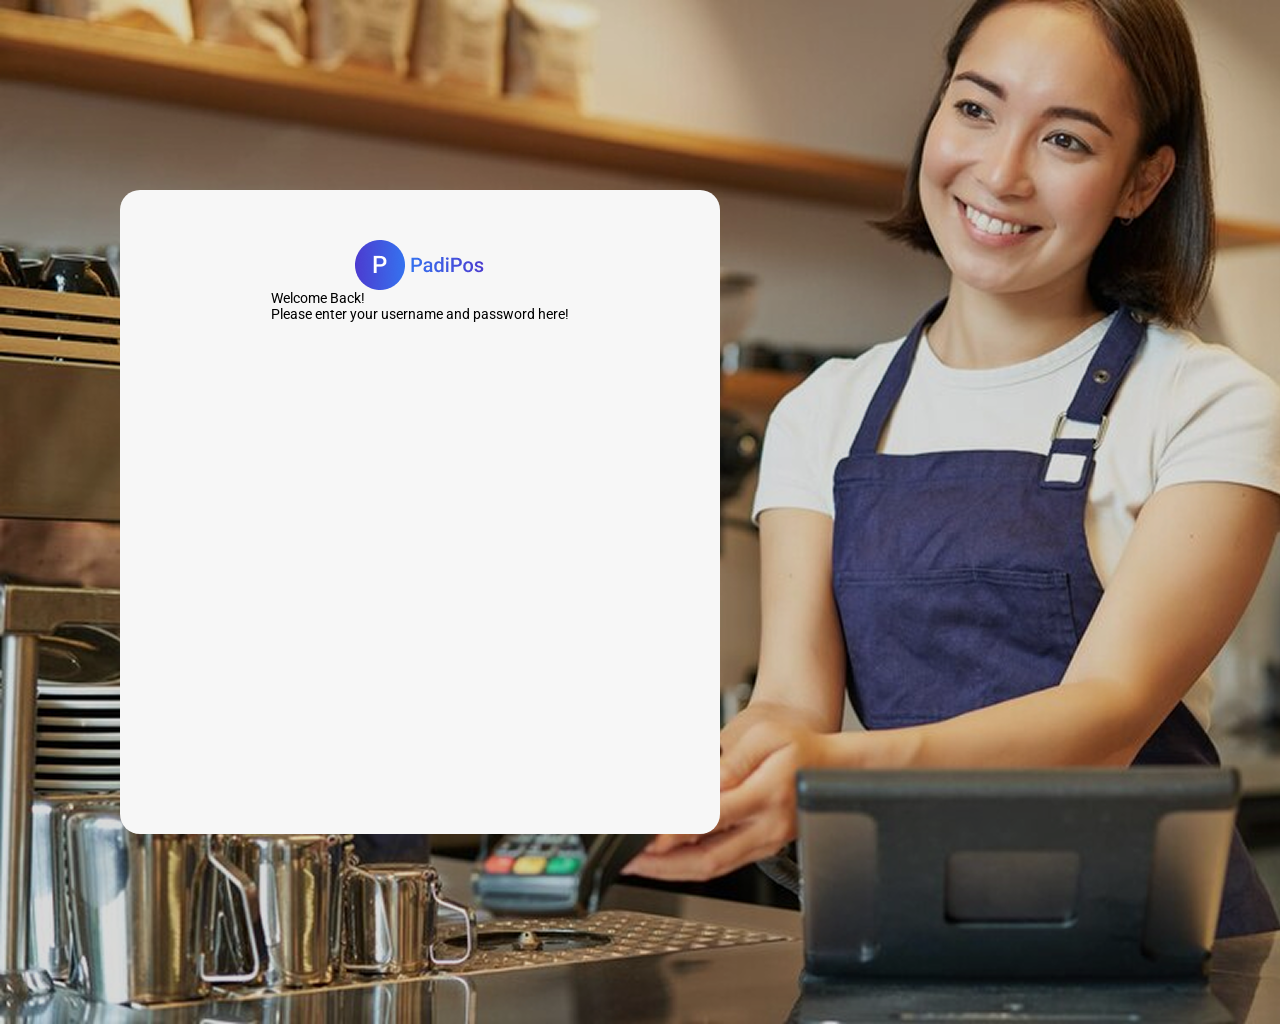
==== login.html @ d1586a44 "Add CSS File Login Page and Add Login Logo" ====
<!doctype html>
<html lang="en">
  <head>
    <meta charset="UTF-8" />
    <meta name="viewport" content="width=device-width, initial-scale=1.0" />
    <title>Login</title>
    <link rel="stylesheet" href="login.css" />

    <!-- Google Font -->
    <style>
      @import url("https://fonts.googleapis.com/css2?family=Roboto:ital,wght@0,100..900;1,100..900&display=swap");
    </style>
  </head>

  <body>
    <main>
      <div class="container">
        <div class="login-container">
          <div class="login-content">
            <div class="login-logo">
              <img src="assets/login-logo.png" alt="Login Logo" />
            </div>
            <div class="login-title">
              <h1>Welcome Back!</h1>
              <h2>Please enter your username and password here!</h2>
            </div>
            <div class="login-username"></div>
            <div class="login-password"></div>
          </div>
        </div>
      </div>
    </main>
  </body>
</html>
---- login.css ----
* {
    margin: 0;
    padding: 0;
    font-weight: 400;
    font-size: 14px;
}

html body{
    font-family: "Roboto", sans-serif;
    margin: 0;
    padding: 0;
    overflow-x: hidden;
}

html body .container{
    width: 100%;
    height: 1024px;
    margin: 0 auto;
    background-image: url(assets/login_background.png);
    background-size: cover;
    /* background-position: center; */
    background-repeat: no-repeat;
}

body .container .login-container{
    width: 600px;
    height: 644px;
    background-color: #F7F7F7;
    position: absolute;
    top: 190px;
    left: 120px;
    border-radius: 20px;
    border-style: none;
    border: 4px
}

.container .login-container .login-content{
    display: flex;
    justify-content: center;
    align-items: center;
    flex-direction: column;
    margin-top: 50px;
    margin-left: 110px;
    margin-right: 110px;
    margin-bottom: 100px;
}

.login-container .login-content .login-logo{
    width: 130px;
    height: 50px;
}
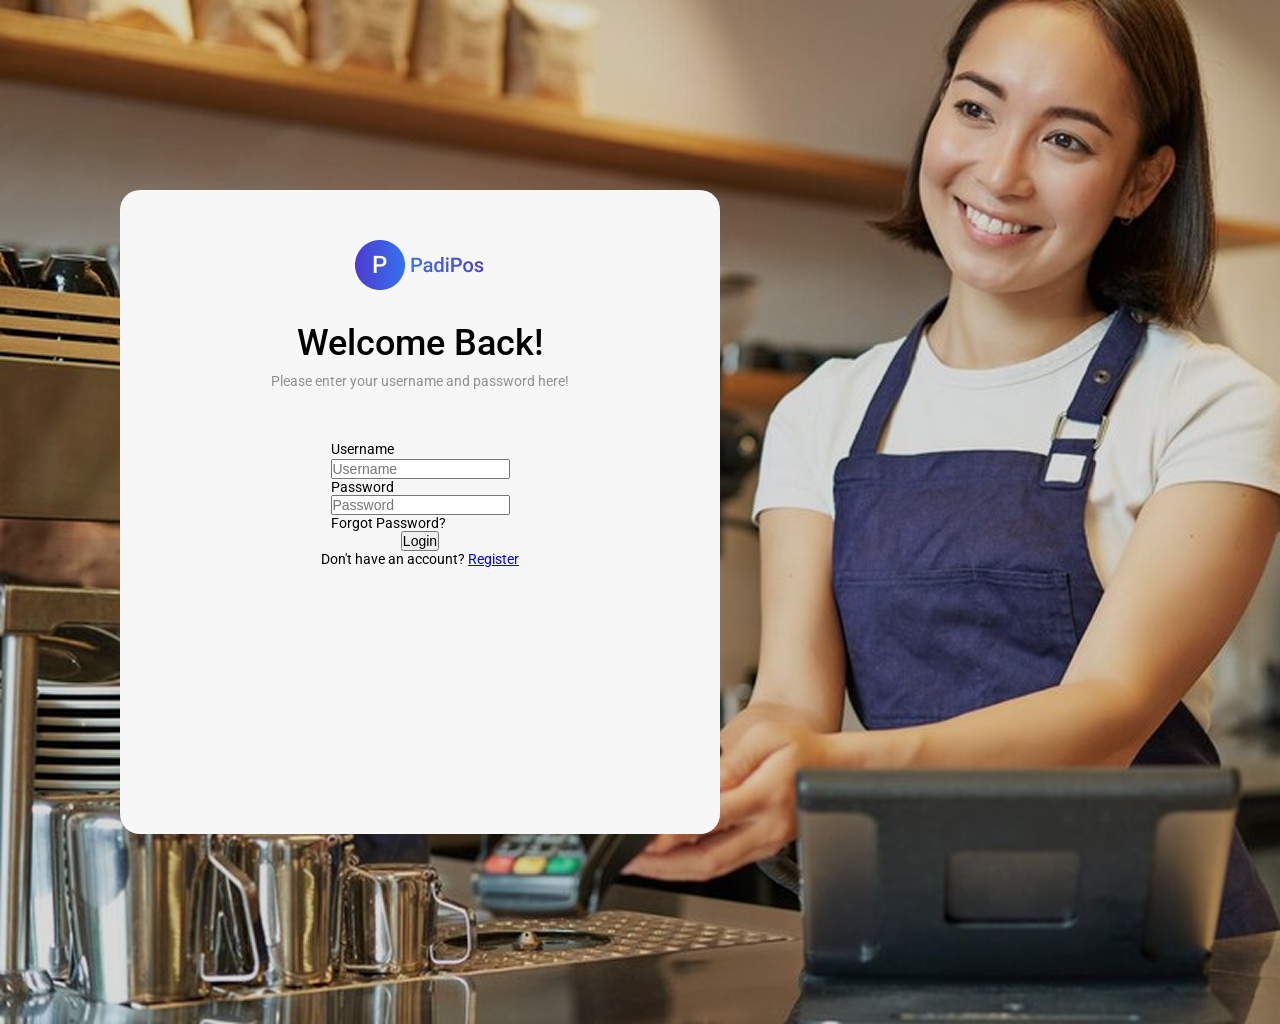
==== commit 8af1c710: "Add Login Form" ====
--- a/login.html
+++ b/login.html
@@ -17,15 +17,46 @@
       <div class="container">
         <div class="login-container">
           <div class="login-content">
+            <!-- Logo -->
             <div class="login-logo">
               <img src="assets/login-logo.png" alt="Login Logo" />
             </div>
+            <!-- Title -->
             <div class="login-title">
               <h1>Welcome Back!</h1>
               <h2>Please enter your username and password here!</h2>
             </div>
-            <div class="login-username"></div>
-            <div class="login-password"></div>
+            <!-- Form -->
+            <div class="login-form">
+              <div class="form-username">
+                <h1>Username</h1>
+                <input
+                  type="text"
+                  name="username"
+                  id="username"
+                  placeholder="Username"
+                />
+              </div>
+              <div class="form-password">
+                <h1>Password</h1>
+                <input
+                  type="text"
+                  name="password"
+                  id="password"
+                  placeholder="Password"
+                />
+                <p>Forgot Password?</p>
+              </div>
+              <div class="form-button">
+                <a href="#">
+                  <button class="login">Login</button>
+                </a>
+              </div>
+              <div class="form-register"></div>
+              <p>
+                Don't have an account? <span><a href="#">Register</a></span>
+              </p>
+            </div>
           </div>
         </div>
       </div>
--- a/login.css
+++ b/login.css
@@ -48,4 +48,46 @@
 .login-container .login-content .login-logo{
     width: 130px;
     height: 50px;
-}+}
+
+.login-container .login-content .login-title{
+    margin-top: 30px;
+    /* margin-left: 100px;
+    margin-right: 100px; */
+    display: flex;
+    justify-content: center;
+    align-items: center;
+    flex-direction: column;
+    gap: 5px;
+}
+
+.login-content .login-title h1{
+    font-weight: 500;
+    font-size: 36px;
+    line-height: 46px;
+    letter-spacing: 0%;
+    color: #000000;
+}
+
+.login-content .login-title h2{
+    font-weight: 400;
+    font-size: 14px;
+    line-height: 20px;
+    letter-spacing: 0%;
+    color: #919191;
+}
+
+.login-container .login-content .login-form{
+    margin-top: 50px;
+    display: flex;
+    justify-content: center;
+    align-items: center;
+    flex-direction: column;
+}
+
+.login-content .login-form .form-username{
+    display: flex;
+    flex-direction: column;
+    gap: 2px;
+}
+
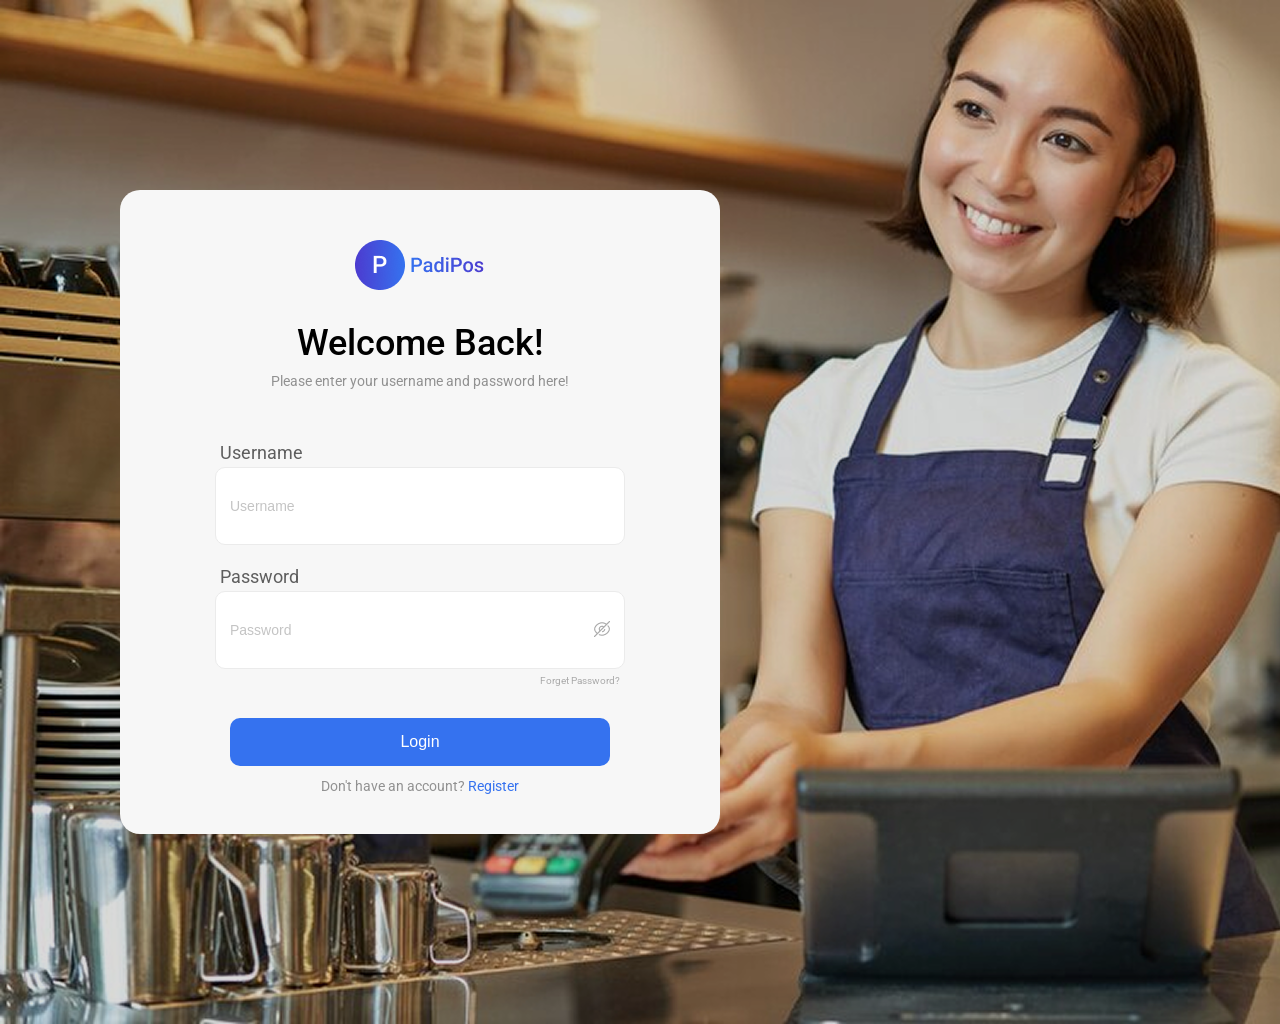
==== commit a1c8ac13: "Add Form Login Style" ====
--- a/login.html
+++ b/login.html
@@ -29,7 +29,7 @@
             <!-- Form -->
             <div class="login-form">
               <div class="form-username">
-                <h1>Username</h1>
+                <label>Username</label>
                 <input
                   type="text"
                   name="username"
@@ -38,24 +38,34 @@
                 />
               </div>
               <div class="form-password">
-                <h1>Password</h1>
-                <input
-                  type="text"
-                  name="password"
-                  id="password"
-                  placeholder="Password"
-                />
-                <p>Forgot Password?</p>
+                <label>Password</label>
+                <div class="password-wrapper">
+                  <input
+                    type="password"
+                    name="password"
+                    id="password"
+                    placeholder="Password"
+                  />
+                  <span class="toggle-password" onclick="togglePassword()">
+                    <img src="assets/eye-slash.png" alt="Show Password" />
+                  </span>
+                </div>
+                <div class="forget-password">
+                  <a href="#">
+                    <p>Forget Password?</p>
+                  </a>
+                </div>
               </div>
               <div class="form-button">
                 <a href="#">
                   <button class="login">Login</button>
                 </a>
               </div>
-              <div class="form-register"></div>
-              <p>
-                Don't have an account? <span><a href="#">Register</a></span>
-              </p>
+              <div class="form-register">
+                <p>
+                  Don't have an account? <span><a href="#">Register</a></span>
+                </p>
+              </div>
             </div>
           </div>
         </div>
--- a/login.css
+++ b/login.css
@@ -91,3 +91,142 @@
     gap: 2px;
 }
 
+.login-form .form-username label{
+    font-weight: 400;
+    font-size: 18px;
+    line-height: 24px;
+    letter-spacing: 0;
+    color: #5E5E5E;
+    padding-left: 5px;
+    padding-right: 5px;
+}
+
+.login-form .form-username input{
+    width: 380px;
+    height: 48px;
+    padding: 14px;
+    gap: 10px;
+    border-radius: 10px;
+    border: 1px solid #EBEBEB;
+}
+
+.login-form .form-username input::placeholder{
+    font-weight: 300;
+    font-size: 14px;
+    line-height: 20px;
+    letter-spacing: 0;
+    color: #C4C4C4;
+}
+
+.login-content .login-form .form-password{
+    margin-top: 20px;
+    display: flex;
+    flex-direction: column;
+    gap: 2px;
+}
+
+.login-form .form-password label{
+    font-weight: 400;
+    font-size: 18px;
+    line-height: 24px;
+    letter-spacing: 0;
+    color: #5E5E5E;
+    padding-left: 5px;
+    padding-right: 5px;
+}
+
+.login-form .form-password .password-wrapper{
+    display: flex;
+    flex-direction: column;
+    justify-content: space-around;
+    align-items: flex-end;
+}
+
+.form-password .password-wrapper input{
+    width: 380px;
+    height: 48px;
+    padding: 14px;
+    gap: 10px;
+    border-radius: 10px;
+    border: 1px solid #EBEBEB;
+}
+
+.form-password .password-wrapper input::placeholder{
+    font-weight: 300;
+    font-size: 14px;
+    line-height: 20px;
+    letter-spacing: 0;
+    color: #C4C4C4;
+}
+
+.form-password .password-wrapper span{
+    cursor: pointer;
+    position: absolute;
+    margin-right: 14px;
+    margin-top: 15px;
+    margin-bottom: 15px;
+}
+
+.password-wrapper span img{
+    width: 18px;
+    height: 18px;
+}
+
+.login-form .form-password .forget-password{
+    display: flex;
+    flex-direction: row;
+    justify-content: flex-end;
+    margin-right: 5px;
+    margin-top: 2px;
+}
+
+.form-password .forget-password a{
+    text-decoration: none;
+}
+
+.forget-password a p{
+    font-weight: 400;
+    font-size: 10px;
+    line-height: 15px;
+    letter-spacing: 0;
+    color: #ABABAB;
+}
+
+.forget-password a p:hover{
+    text-decoration: underline;
+    color: blue;
+}
+
+.login-content .login-form .form-button{
+    margin-top: 30px;
+}
+
+.form-button a button{
+    width: 380px;
+    height: 48px;
+    border-radius: 10px;
+    border-style: none;
+    background-color: #3572EF;
+    color: #FFFFFF;
+    font-weight: 400;
+    font-size: 16px;
+    line-height: 24px;
+    letter-spacing: 0;
+}
+
+.login-content .login-form .form-register{
+    margin-top: 10px;
+}
+
+.login-form .form-register p{
+    font-weight: 400;
+    font-size: 14px;
+    line-height: 20px;
+    letter-spacing: 0;
+    color: #919191;
+}
+
+p span a{
+    text-decoration: none;
+    color: #3572EF;
+}
